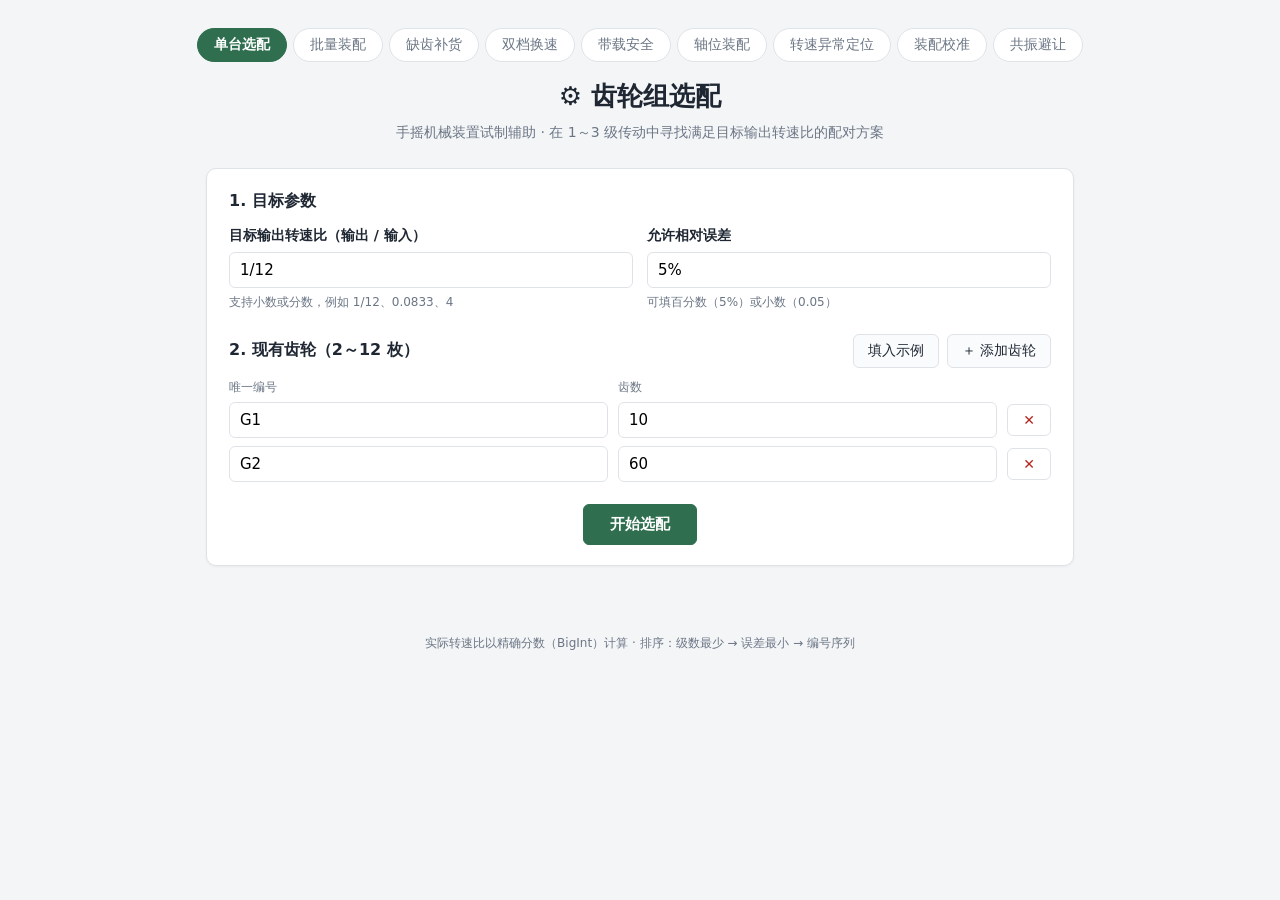
==== public/index.html @ c1d5109e "GSB 23220140-6ff7-5f41-93c6-3c29f5fd5982 initial: platform archive" ====
<!DOCTYPE html>
<html lang="zh-CN">
<head>
  <meta charset="UTF-8" />
  <meta name="viewport" content="width=device-width, initial-scale=1.0" />
  <title>齿轮组选配 · 手摇机械试制</title>
  <link rel="stylesheet" href="styles.css" />
</head>
<body>
  <header class="site-header">
    <nav class="top-nav">
      <a href="/" class="active">单台选配</a>
      <a href="/batch">批量装配</a>
      <a href="/procure">缺齿补货</a>
      <a href="/dual-speed">双档换速</a>
      <a href="/torque">带载安全</a>
      <a href="/layout">轴位装配</a>
      <a href="/diagnose">转速异常定位</a>
      <a href="/phase-reset">装配校准</a>
      <a href="/resonance">共振避让</a>
    </nav>
    <h1>⚙️ 齿轮组选配</h1>
    <p class="subtitle">手摇机械装置试制辅助 · 在 1～3 级传动中寻找满足目标输出转速比的配对方案</p>
  </header>

  <main>
    <form id="search-form" class="card">
      <section>
        <h2>1. 目标参数</h2>
        <div class="grid two">
          <label class="field">
            <span>目标输出转速比（输出 / 输入）</span>
            <input id="target" name="target" value="1/12" placeholder="如 0.0833 或 1/12" required />
            <small>支持小数或分数，例如 1/12、0.0833、4</small>
          </label>
          <label class="field">
            <span>允许相对误差</span>
            <input id="tolerance" name="tolerance" value="5%" placeholder="如 5% 或 0.05" required />
            <small>可填百分数（5%）或小数（0.05）</small>
          </label>
        </div>
      </section>

      <section>
        <div class="section-head">
          <h2>2. 现有齿轮（2～12 枚）</h2>
          <div class="btn-row">
            <button type="button" id="btn-example" class="btn ghost">填入示例</button>
            <button type="button" id="btn-add" class="btn ghost">＋ 添加齿轮</button>
          </div>
        </div>
        <div class="gear-grid-head">
          <span>唯一编号</span><span>齿数</span><span></span>
        </div>
        <div id="gear-rows"></div>
      </section>

      <div class="actions">
        <button type="submit" class="btn primary">开始选配</button>
      </div>

      <p id="form-error" class="alert error" hidden></p>
    </form>

    <section id="result-panel" class="card" hidden>
      <div class="section-head">
        <h2>3. 选配结果</h2>
        <span id="result-summary" class="summary"></span>
      </div>
      <p id="no-solution" class="alert warn" hidden></p>
      <p id="truncated-note" class="muted" hidden></p>
      <div id="result-list"></div>
    </section>
  </main>

  <footer class="site-footer">
    <span>实际转速比以精确分数（BigInt）计算 · 排序：级数最少 → 误差最小 → 编号序列</span>
  </footer>

  <script src="app.js"></script>
</body>
</html>
---- public/styles.css ----
:root {
  --bg: #f4f5f7;
  --card: #ffffff;
  --ink: #1f2733;
  --muted: #6b7685;
  --line: #dfe3e8;
  --brand: #2f6f4f;
  --brand-dark: #24573e;
  --accent: #e8f3ec;
  --danger: #b3261e;
  --danger-bg: #fdecea;
  --warn: #8a5a00;
  --warn-bg: #fff6e0;
  --radius: 10px;
}

* { box-sizing: border-box; }

body {
  margin: 0;
  font-family: "PingFang SC", "Microsoft YaHei", "Noto Sans CJK SC", system-ui, sans-serif;
  background: var(--bg);
  color: var(--ink);
  line-height: 1.55;
}

.site-header {
  padding: 28px 20px 12px;
  text-align: center;
}
.site-header h1 { margin: 0 0 6px; font-size: 26px; }
.subtitle { margin: 0; color: var(--muted); font-size: 14px; }

.top-nav {
  display: flex;
  justify-content: center;
  gap: 6px;
  margin-bottom: 14px;
}
.top-nav a {
  padding: 5px 16px;
  border-radius: 999px;
  border: 1px solid var(--line);
  background: #fff;
  color: var(--muted);
  text-decoration: none;
  font-size: 14px;
}
.top-nav a:hover { border-color: #b9c1cc; color: var(--ink); }
.top-nav a.active {
  background: var(--brand);
  border-color: var(--brand);
  color: #fff;
  font-weight: 600;
}

main {
  max-width: 900px;
  margin: 0 auto;
  padding: 12px 16px 40px;
}

.card {
  background: var(--card);
  border: 1px solid var(--line);
  border-radius: var(--radius);
  padding: 20px 22px;
  margin-bottom: 18px;
  box-shadow: 0 1px 3px rgba(20, 30, 40, 0.05);
}

h2 { font-size: 16px; margin: 0 0 12px; }

.grid.two {
  display: grid;
  grid-template-columns: 1fr 1fr;
  gap: 14px;
}
.grid.three {
  display: grid;
  grid-template-columns: 1fr 1fr 1fr;
  gap: 14px;
}
@media (max-width: 640px) {
  .grid.two, .grid.three { grid-template-columns: 1fr; }
}

.field { display: flex; flex-direction: column; gap: 5px; }
.field > span { font-size: 14px; font-weight: 600; }
.field small { color: var(--muted); font-size: 12px; }

input[type="text"], input[type="number"], input:not([type]) {
  width: 100%;
  padding: 8px 10px;
  border: 1px solid var(--line);
  border-radius: 6px;
  font-size: 15px;
  font-family: inherit;
}
input:focus { outline: 2px solid var(--brand); outline-offset: 0; border-color: var(--brand); }

section + section { margin-top: 22px; }

.section-head {
  display: flex;
  align-items: center;
  justify-content: space-between;
  gap: 12px;
  flex-wrap: wrap;
}
.section-head h2 { margin: 0; }

.btn-row { display: flex; gap: 8px; }

.btn {
  border-radius: 6px;
  padding: 7px 14px;
  font-size: 14px;
  cursor: pointer;
  border: 1px solid var(--line);
  background: #fff;
  color: var(--ink);
  font-family: inherit;
}
.btn:hover { border-color: #b9c1cc; }
.btn.ghost { background: #fafbfc; }
.btn.primary {
  background: var(--brand);
  border-color: var(--brand);
  color: #fff;
  font-weight: 600;
  padding: 10px 26px;
  font-size: 15px;
}
.btn.primary:hover { background: var(--brand-dark); }
.btn.danger-ghost { color: var(--danger); }

.gear-grid-head,
.gear-row {
  display: grid;
  grid-template-columns: 1fr 1fr 44px;
  gap: 10px;
  align-items: center;
}
.gear-grid-head {
  margin: 10px 0 6px;
  font-size: 12px;
  color: var(--muted);
}
.gear-row { margin-bottom: 8px; }

.actions { margin-top: 22px; text-align: center; }

.alert {
  margin-top: 14px;
  padding: 10px 14px;
  border-radius: 6px;
  font-size: 14px;
}
.alert.error { background: var(--danger-bg); color: var(--danger); border: 1px solid #f3c2bd; }
.alert.warn { background: var(--warn-bg); color: var(--warn); border: 1px solid #f0ddaa; }
.alert.ok { background: var(--accent); color: var(--brand-dark); border: 1px solid #a9d3bb; }

.muted { color: var(--muted); font-size: 12px; margin: 8px 0 0; }

.summary { font-size: 13px; color: var(--muted); }

.solution {
  border: 1px solid var(--line);
  border-radius: 8px;
  padding: 14px 16px;
  margin-top: 12px;
}
.solution.best { border-color: var(--brand); background: var(--accent); }

.solution-head {
  display: flex;
  justify-content: space-between;
  align-items: baseline;
  gap: 10px;
  flex-wrap: wrap;
  margin-bottom: 8px;
}
.solution-title { font-weight: 700; font-size: 15px; }
.badge {
  display: inline-block;
  font-size: 12px;
  font-weight: 600;
  padding: 1px 8px;
  border-radius: 999px;
  background: var(--brand);
  color: #fff;
  margin-right: 6px;
}
.solution-meta { font-size: 13px; color: var(--muted); }
.solution-meta strong { color: var(--ink); }

table.pairs { width: 100%; border-collapse: collapse; margin-top: 6px; font-size: 14px; }
table.pairs th, table.pairs td {
  border: 1px solid var(--line);
  padding: 6px 10px;
  text-align: center;
}
table.pairs th { background: #f0f2f5; font-weight: 600; }
.gear-id { font-family: ui-monospace, SFMono-Regular, Menlo, Consolas, monospace; }
.frac { font-family: ui-monospace, SFMono-Regular, Menlo, Consolas, monospace; white-space: nowrap; }

.site-footer {
  text-align: center;
  color: var(--muted);
  font-size: 12px;
  padding: 10px 0 30px;
}

/* ---------------- 批量装配 ---------------- */

.device-grid-head,
.device-row {
  display: grid;
  grid-template-columns: 1.2fr 1fr 1fr 44px;
  gap: 10px;
  align-items: center;
}
.device-grid-head {
  margin: 10px 0 6px;
  font-size: 12px;
  color: var(--muted);
}
.device-row { margin-bottom: 8px; }
@media (max-width: 640px) {
  .device-grid-head,
  .device-row { grid-template-columns: 1fr 1fr; }
}

.solution.miss { border-color: #e5c07b; background: var(--warn-bg); }

.badge.badge-ok { background: var(--brand); }
.badge.badge-miss {
  background: var(--warn);
}

.unused-panel { margin-top: 18px; }
.unused-panel h3 { font-size: 14px; margin: 0 0 8px; }
.chip-list { display: flex; flex-wrap: wrap; gap: 8px; }
.chip {
  display: inline-block;
  padding: 3px 12px;
  border-radius: 999px;
  border: 1px solid var(--line);
  background: #fafbfc;
  font-size: 13px;
  font-family: ui-monospace, SFMono-Regular, Menlo, Consolas, monospace;
}
.chip-buy {
  border-color: var(--brand);
  background: var(--accent);
  color: var(--brand-dark);
  font-weight: 600;
}

/* ---------------- 缺齿补货采购建议 ---------------- */

.buyable-grid-head,
.buyable-row {
  display: grid;
  grid-template-columns: 1fr 1fr 1.4fr 44px;
  gap: 10px;
  align-items: center;
}
.buyable-grid-head {
  margin: 10px 0 6px;
  font-size: 12px;
  color: var(--muted);
}
.buyable-row { margin-bottom: 8px; }
@media (max-width: 640px) {
  .buyable-grid-head,
  .buyable-row { grid-template-columns: 1fr 1fr; }
}

.block-title { font-size: 14px; margin: 16px 0 8px; }

/* ---------------- 带载安全选配 ---------------- */

.rated-grid-head,
.rated-row {
  display: grid;
  grid-template-columns: 1fr 1fr 1.4fr 44px;
  gap: 10px;
  align-items: center;
}
.rated-grid-head {
  margin: 10px 0 6px;
  font-size: 12px;
  color: var(--muted);
}
.rated-row { margin-bottom: 8px; }
@media (max-width: 640px) {
  .rated-grid-head,
  .rated-row { grid-template-columns: 1fr 1fr; }
}

table.torque-table th, table.torque-table td { text-align: left; vertical-align: middle; }
.torque-val { font-size: 13px; white-space: nowrap; }
.torque-rated { color: var(--muted); font-size: 12px; margin-top: 2px; }
.badge.badge-limit {
  background: var(--warn);
  font-size: 11px;
  padding: 0 6px;
}

/* ---------------- 轴位装配 ---------------- */

.axis-grid-head,
.axis-row {
  display: grid;
  grid-template-columns: 1.1fr 1fr 1.6fr 44px;
  gap: 10px;
  align-items: center;
}
.axis-grid-head {
  margin: 10px 0 6px;
  font-size: 12px;
  color: var(--muted);
}
.axis-row { margin-bottom: 8px; }
.axis-index { font-size: 13px; font-weight: 600; color: var(--brand-dark); white-space: nowrap; }
@media (max-width: 640px) {
  .axis-grid-head,
  .axis-row { grid-template-columns: 1fr 1fr; }
}

.meshing-no { color: var(--danger); font-weight: 600; }

.shafts-panel { margin-top: 16px; }
table.shaft-table th, table.shaft-table td { text-align: left; vertical-align: middle; }
.mount-cell { min-width: 240px; }
.mount-item { padding: 2px 0; }
.mount-item + .mount-item { border-top: 1px dashed var(--line); }

.solution.best-warn { border-color: #e5c07b; background: var(--warn-bg); }
.badge.badge-warn { background: var(--warn); }

/* ---------------- 转速异常定位 ---------------- */

.stage-grid-head,
.stage-row {
  display: grid;
  grid-template-columns: 1.6fr 1fr 1fr 44px;
  gap: 10px;
  align-items: center;
}
.stage-grid-head {
  margin: 10px 0 6px;
  font-size: 12px;
  color: var(--muted);
}
.stage-row { margin-bottom: 8px; }
.stage-index { font-size: 13px; font-weight: 600; color: var(--brand-dark); white-space: nowrap; }
@media (max-width: 640px) {
  .stage-grid-head,
  .stage-row { grid-template-columns: 1fr 1fr; }
}

.obs-card {
  border: 1px solid var(--line);
  border-radius: 8px;
  padding: 12px 14px;
  margin-top: 12px;
  background: #fafbfc;
}
.obs-head {
  display: flex;
  align-items: center;
  gap: 12px;
  flex-wrap: wrap;
  margin-bottom: 8px;
}
.obs-head .obs-name-input { flex: 1 1 200px; }
.obs-axis-hint { font-size: 12px; }

.reading-grid-head,
.reading-row {
  display: grid;
  grid-template-columns: 0.8fr 1.4fr 1.4fr 44px;
  gap: 10px;
  align-items: center;
}
.reading-grid-head {
  margin: 6px 0 4px;
  font-size: 12px;
  color: var(--muted);
}
.reading-row { margin-bottom: 8px; }
@media (max-width: 640px) {
  .reading-grid-head,
  .reading-row { grid-template-columns: 1fr 1fr; }
}

.obs-result {
  border-top: 1px dashed var(--line);
  margin-top: 16px;
  padding-top: 4px;
}

.diag-tag {
  display: inline-block;
  font-size: 12px;
  font-weight: 600;
  padding: 2px 10px;
  border-radius: 999px;
  white-space: nowrap;
}
.diag-tag-suspect { background: var(--warn); color: #fff; }
.diag-tag-amb { background: #f0ddaa; color: var(--warn); }
.diag-tag-out { background: #eceff3; color: var(--muted); }
.diag-ok { color: var(--brand-dark); font-weight: 600; }
.diag-bad { color: var(--danger); font-weight: 600; }
table.diag-cand-table td { vertical-align: middle; }

/* ---------------- 共振避让转速 ---------------- */

.forbid-grid-head,
.forbid-row {
  display: grid;
  grid-template-columns: 0.8fr 1.2fr 1.2fr 44px;
  gap: 10px;
  align-items: center;
}
.forbid-grid-head {
  margin: 10px 0 6px;
  font-size: 12px;
  color: var(--muted);
}
.forbid-row { margin-bottom: 8px; }
@media (max-width: 640px) {
  .forbid-grid-head,
  .forbid-row { grid-template-columns: 1fr 1fr; }
}

/* ---------------- 装配校准 ---------------- */

.phase-grid-head,
.phase-row {
  display: grid;
  grid-template-columns: 1.6fr 1fr;
  gap: 10px;
  align-items: center;
}
.phase-grid-head {
  margin: 10px 0 6px;
  font-size: 12px;
  color: var(--muted);
}
.phase-row { margin-bottom: 8px; }
.phase-axis { font-size: 13px; font-weight: 600; color: var(--brand-dark); white-space: nowrap; }
.phase-big { font-size: 22px; color: var(--brand-dark); }
@media (max-width: 640px) {
  .phase-grid-head,
  .phase-row { grid-template-columns: 1fr; }
}
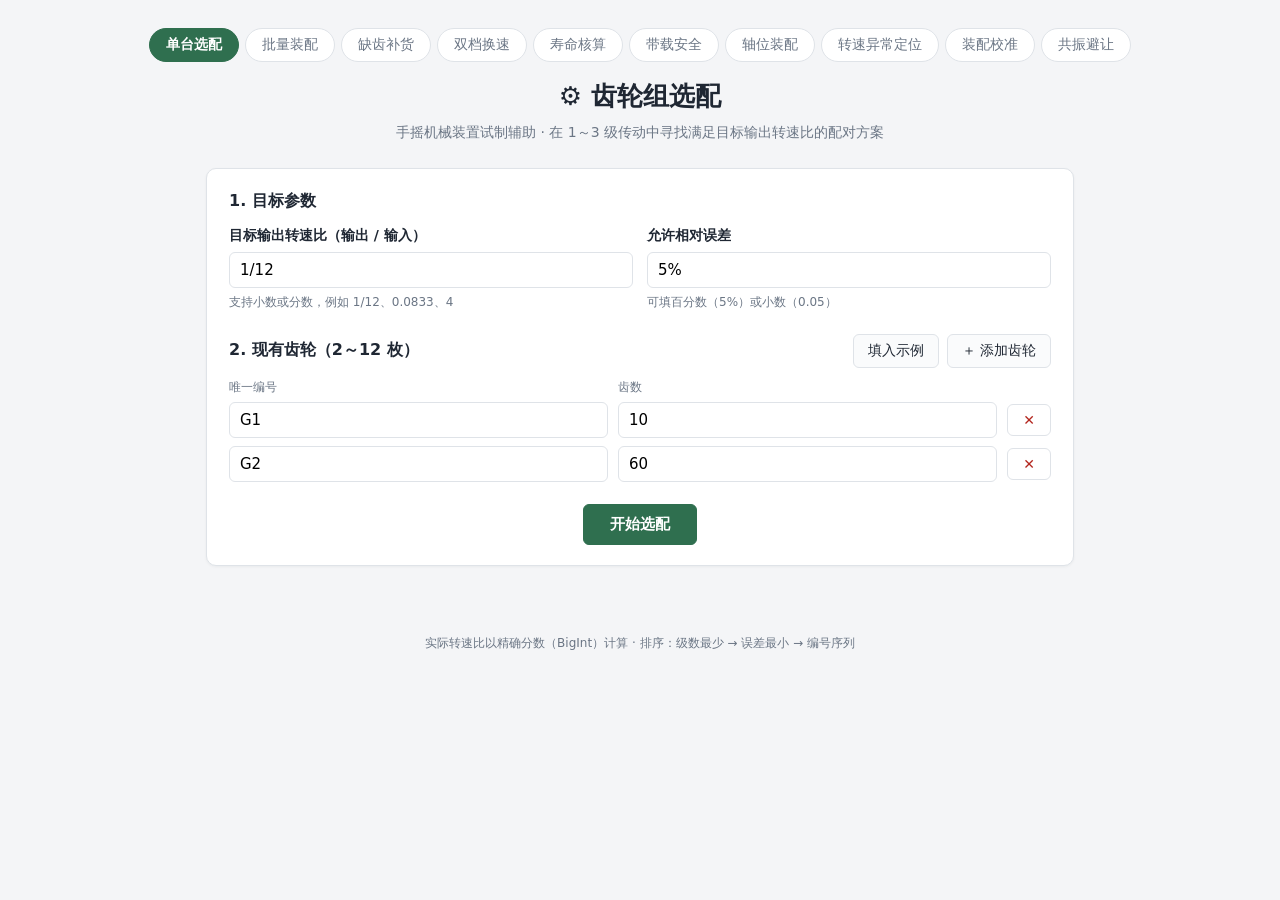
==== commit 0ea94624: "GSB 23220140-6ff7-5f41-93c6-3c29f5fd5982 A: platform archive" ====
--- a/public/index.html
+++ b/public/index.html
@@ -13,6 +13,7 @@
       <a href="/batch">批量装配</a>
       <a href="/procure">缺齿补货</a>
       <a href="/dual-speed">双档换速</a>
+      <a href="/lifetime">寿命核算</a>
       <a href="/torque">带载安全</a>
       <a href="/layout">轴位装配</a>
       <a href="/diagnose">转速异常定位</a>
--- a/public/styles.css
+++ b/public/styles.css
@@ -459,3 +459,35 @@
   .phase-grid-head,
   .phase-row { grid-template-columns: 1fr; }
 }
+
+/* ---------------- 寿命核算 ---------------- */
+
+.grid.four {
+  display: grid;
+  grid-template-columns: repeat(4, 1fr);
+  gap: 14px;
+}
+@media (max-width: 640px) {
+  .grid.four { grid-template-columns: 1fr 1fr; }
+}
+
+.life-grid-head,
+.life-row {
+  display: grid;
+  grid-template-columns: 1fr 1.6fr 1.2fr;
+  gap: 10px;
+  align-items: center;
+}
+.life-grid-head {
+  margin: 10px 0 6px;
+  font-size: 12px;
+  color: var(--muted);
+}
+.life-row { margin-bottom: 8px; }
+.life-roles { font-size: 12px; color: var(--muted); }
+tr.life-limit td { background: var(--warn-bg); }
+.life-entry { margin-top: 18px; text-align: center; }
+@media (max-width: 640px) {
+  .life-grid-head,
+  .life-row { grid-template-columns: 1fr 1fr; }
+}
